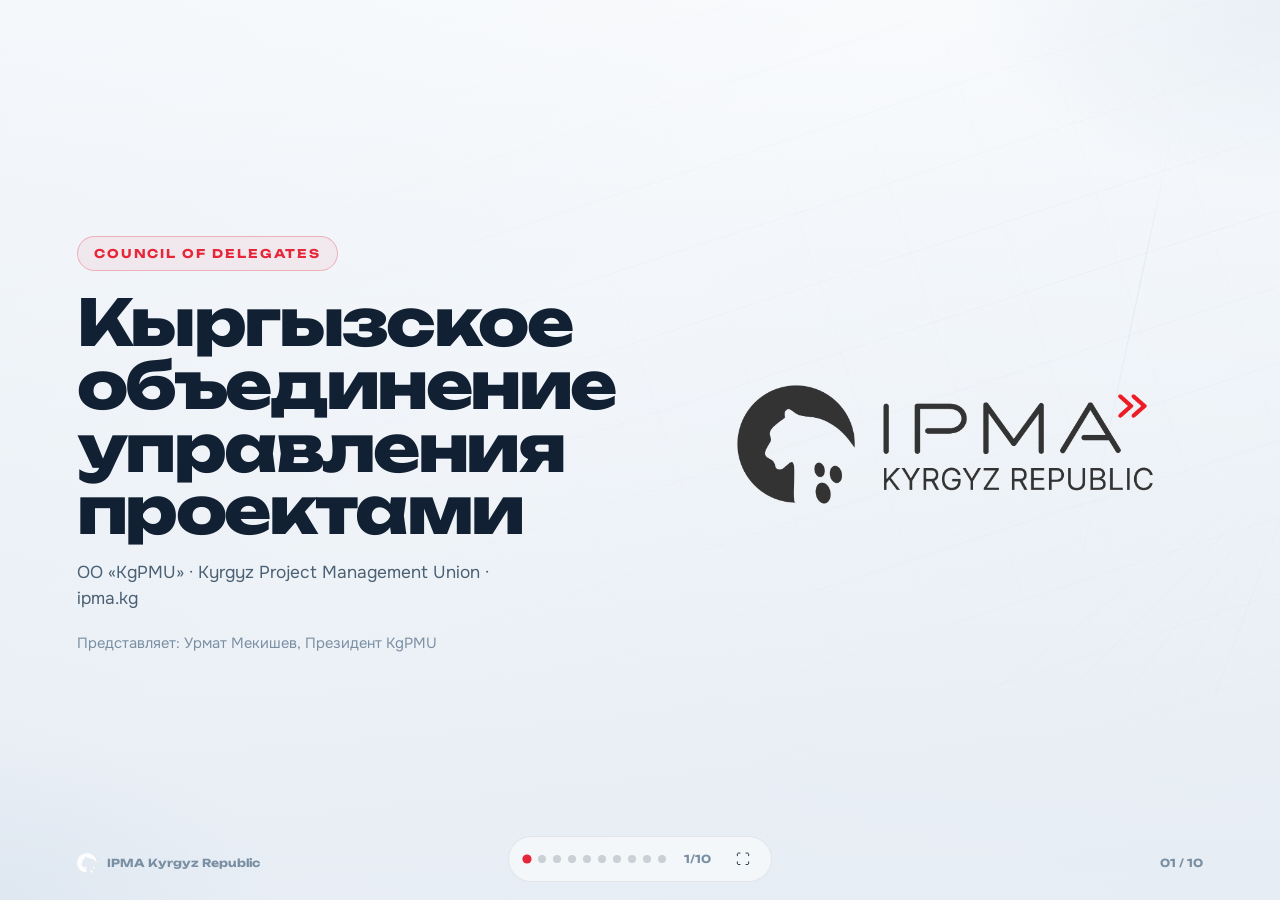
==== presentations/01.html @ 3008f170 "Split CoD deck into 10 separate HTML pages Each slide is its own page (01–10.html) with shared style" ====
<!DOCTYPE html>
<html lang="ru">
<head>
<meta charset="UTF-8">
<meta name="viewport" content="width=device-width, initial-scale=1.0">
<title>01 / 10 · Титул · KgPMU · IPMA Kyrgyz Republic</title>
<link rel="preconnect" href="https://fonts.googleapis.com">
<link rel="preconnect" href="https://fonts.gstatic.com" crossorigin>
<link href="https://fonts.googleapis.com/css2?family=Unbounded:wght@500;700;800&family=Onest:wght@400;500;600;700&display=swap&subset=cyrillic,cyrillic-ext,latin" rel="stylesheet">
<link rel="stylesheet" href="styles.css">
</head>
<body>
<div class="deck" id="deck">
  <span class="hit prev" aria-hidden="true" style="pointer-events:none"></span>
  <a class="hit next" href="02.html" aria-label="Следующая страница"></a>
  <section class="slide">
      <div class="atm" aria-hidden="true">
        <div class="atm-wash"></div>
        <div class="atm-ray"></div>
        <div class="atm-lines"></div>
        <div class="atm-veil"></div>
      </div>
      <div class="title-grid">
        <div>
          <div class="kick reveal">Council of Delegates</div>
          <h1 class="display reveal d1">Кыргызское объединение управления проектами</h1>
          <p class="subline reveal d2">ОО «KgPMU» · Kyrgyz Project Management Union · ipma.kg</p>
          <p class="who reveal d3">Представляет: Урмат Мекишев, Президент KgPMU</p>
        </div>
        <div class="logo-plane reveal d2"><img src="assets/ipma-kr-logo-grey.png" alt="IPMA Kyrgyz Republic"></div>
      </div>
      <div class="foot"><div class="brand-mark"><img src="assets/ipma-kr-emblem.png" alt=""> IPMA Kyrgyz Republic</div><div class="pg">01 / 10</div></div>
    </section>
  <nav class="chrome show" id="chrome" aria-label="Навигация по страницам">
    <div class="dots"><a href="01.html" aria-current="page" title="Слайд 1">Слайд 1</a><a href="02.html" title="Слайд 2">Слайд 2</a><a href="03.html" title="Слайд 3">Слайд 3</a><a href="04.html" title="Слайд 4">Слайд 4</a><a href="05.html" title="Слайд 5">Слайд 5</a><a href="06.html" title="Слайд 6">Слайд 6</a><a href="07.html" title="Слайд 7">Слайд 7</a><a href="08.html" title="Слайд 8">Слайд 8</a><a href="09.html" title="Слайд 9">Слайд 9</a><a href="10.html" title="Слайд 10">Слайд 10</a></div>
    <div class="pg-live">1/10</div>
    <button class="fs" id="fsBtn" type="button" title="Полный экран (F)" aria-label="Полный экран">⛶</button>
  </nav>
  <div class="help" aria-hidden="true"><kbd>←</kbd> <kbd>→</kbd> · <kbd>F</kbd></div>
</div>
<script>window.COD_PAGE=0;</script>
<script src="nav.js"></script>
</body>
</html>
---- presentations/styles.css ----
:root{
  --ink:#122033; --ink-mid:#1e3348;
  --snow:#f5f8fb; --glacier:#e8eef5; --mist:#7a8fa3;
  --flag-red:#e62739; --flag-red-soft:#f06a76; --flag-gold:#ffd700; --flag-gold-soft:#ffe566;
  --blue:#3a6ea5; --blue-soft:#6b93c0;
  --pine:#1f8f5f; --pine-glow:#2bb56f;
  --text:#122033; --soft:#4a6074;
  --line:rgba(18,32,51,.1);
}
*{box-sizing:border-box;margin:0;padding:0}
html,body{height:100%;width:100%}
body{
  font-family:"Onest",system-ui,sans-serif;color:var(--text);
  background:var(--snow);
  margin:0;overflow:hidden;
  -webkit-font-smoothing:antialiased;
}
h1,h2,h3,.display,.eyebrow,.num,.brand-mark{font-family:"Unbounded",sans-serif}

/* Full-viewport presentation deck */
.deck{position:fixed;inset:0;background:var(--snow)}
.slide{
  position:absolute;inset:0;display:flex;flex-direction:column;
  padding:clamp(28px,5.2vh,56px) clamp(32px,6vw,88px) clamp(40px,6.5vh,64px);
  overflow:hidden;
  background:
    radial-gradient(42vw 36vh at 100% 0%, rgba(58,110,165,.06), transparent 58%),
    radial-gradient(40vw 34vh at 0% 100%, rgba(107,147,192,.07), transparent 55%),
    linear-gradient(180deg,#f8fafc 0%, var(--glacier) 100%);
}
.slide .reveal{animation:rise .45s cubic-bezier(.2,.8,.2,1) both}
.slide .reveal.d1{animation-delay:.05s}
.slide .reveal.d2{animation-delay:.1s}
.slide .reveal.d3{animation-delay:.16s}
.slide .reveal.d4{animation-delay:.22s}
@keyframes rise{from{opacity:0;transform:translateY(10px)}to{opacity:1;transform:none}}
@media (prefers-reduced-motion:reduce){.slide .reveal{animation:none}}

/* Subtle atmosphere: soft washes + hairlines */
.atm{position:absolute;inset:0;pointer-events:none;z-index:0;overflow:hidden}
.atm-wash{
  position:absolute;inset:0;
  background:
    radial-gradient(42vw 34vh at 100% 0%, rgba(58,110,165,.05), transparent 60%),
    radial-gradient(40vw 32vh at 0% 100%, rgba(120,160,200,.06), transparent 55%),
    linear-gradient(135deg, rgba(58,110,165,.025) 0%, transparent 42%, rgba(140,175,210,.03) 100%);
}
.atm-veil{
  position:absolute;inset:0;
  background:linear-gradient(180deg, rgba(248,250,252,.35) 0%, transparent 26%, transparent 74%, rgba(232,238,245,.4) 100%);
}
.atm-lines{
  position:absolute;inset:0;
  background-image:
    repeating-linear-gradient(-18deg, transparent 0 72px, rgba(18,32,51,.03) 72px 73px),
    repeating-linear-gradient(72deg, transparent 0 96px, rgba(58,110,165,.02) 96px 97px);
  mask-image:radial-gradient(ellipse at 85% 30%, #000 0%, transparent 72%);
  opacity:.8;
}
.atm-lines::before,
.atm-lines::after{content:"";position:absolute;pointer-events:none}
.atm-lines::before{
  right:8%;top:12%;width:1px;height:58%;
  background:linear-gradient(180deg, transparent, rgba(58,110,165,.12), rgba(120,160,200,.08), transparent);
  transform:rotate(12deg);transform-origin:top center;
}
.atm-lines::after{
  left:6%;bottom:16%;width:42%;height:1px;
  background:linear-gradient(90deg, transparent, rgba(18,32,51,.06), rgba(58,110,165,.07), transparent);
}
.atm-ray{
  position:absolute;right:-2%;top:50%;width:50%;height:55%;
  transform:translateY(-50%);
  background:
    conic-gradient(from 200deg at 100% 50%,
      transparent 0deg, rgba(58,110,165,.035) .4deg, transparent .8deg,
      transparent 8deg, rgba(120,160,200,.03) 8.4deg, transparent 8.8deg,
      transparent 16deg, rgba(58,110,165,.028) 16.4deg, transparent 16.8deg,
      transparent 24deg, rgba(18,32,51,.018) 24.35deg, transparent 24.7deg,
      transparent 32deg, rgba(58,110,165,.024) 32.4deg, transparent 32.8deg,
      transparent 40deg, rgba(140,175,210,.025) 40.35deg, transparent 40.7deg,
      transparent 48deg, rgba(58,110,165,.018) 48.35deg, transparent 48.7deg,
      transparent 56deg, rgba(18,32,51,.014) 56.3deg, transparent 56.6deg,
      transparent 360deg);
  mask-image:radial-gradient(circle at 100% 50%, #000 0%, transparent 70%);
}

.eyebrow{display:inline-flex;align-items:center;gap:10px;font-size:clamp(10px,1.05vw,12px);font-weight:700;letter-spacing:.2em;
  text-transform:uppercase;color:var(--flag-red);position:relative;z-index:2}
.eyebrow .idx{opacity:.4}.eyebrow .sep{color:#c9a000;letter-spacing:0}
h2{font-size:clamp(26px,3.6vw,44px);font-weight:800;letter-spacing:-.03em;line-height:1.05;margin:12px 0 8px;max-width:20ch;position:relative;z-index:2;color:var(--ink)}
.lead{font-size:clamp(14px,1.25vw,17px);line-height:1.5;color:var(--soft);max-width:54ch;position:relative;z-index:2}
.body{flex:1;min-height:0;margin-top:clamp(16px,2.4vh,28px);display:flex;flex-direction:column;justify-content:center;position:relative;z-index:2}

.title-grid{display:grid;grid-template-columns:1.05fr .95fr;gap:clamp(20px,3vw,40px);flex:1;align-items:center;position:relative;z-index:2}
.kick{display:inline-flex;align-items:center;gap:10px;border:1px solid rgba(230,39,57,.28);background:rgba(230,39,57,.06);
  color:var(--flag-red);font-family:"Unbounded",sans-serif;font-weight:700;font-size:clamp(10px,1vw,12px);letter-spacing:.16em;
  text-transform:uppercase;padding:9px 16px;border-radius:999px;margin-bottom:20px}
.display{font-size:clamp(32px,5.2vw,64px);font-weight:800;letter-spacing:-.04em;line-height:.98;color:var(--ink)}
.subline{margin-top:18px;font-size:clamp(14px,1.35vw,18px);line-height:1.5;color:var(--soft);max-width:38ch}
.who{margin-top:22px;font-size:clamp(13px,1.15vw,15px);color:var(--mist)}
.logo-plane{display:grid;place-items:center;height:100%;min-height:220px;border-radius:0;
  border:none;background:transparent;position:relative;overflow:visible}
.logo-plane::before{display:none}
.logo-plane img{width:min(92%,420px);position:relative;z-index:1}

.split{display:grid;grid-template-columns:1.15fr .85fr;gap:clamp(24px,3.5vw,48px);align-items:start}
.split-eq{display:grid;grid-template-columns:1fr 1fr;gap:clamp(24px,3.5vw,48px)}
.role{font-size:11px;font-weight:700;letter-spacing:.16em;text-transform:uppercase;color:var(--flag-red);margin-bottom:8px}
.person h3{font-size:clamp(18px,1.8vw,22px);font-weight:700;letter-spacing:-.02em;margin-bottom:10px}
.person p{font-size:clamp(13px,1.2vw,15px);line-height:1.5;color:var(--soft)}
.badge{display:inline-block;margin-top:12px;padding:6px 12px;border-radius:999px;background:rgba(230,39,57,.08);
  color:var(--flag-red);font-size:12px;font-weight:700;border:1px solid rgba(230,39,57,.22)}
.side-list{list-style:none;display:flex;flex-direction:column;gap:10px}
.side-list li{padding:12px 0;border-bottom:1px solid var(--line);font-size:clamp(13px,1.15vw,14.5px);line-height:1.4;color:var(--soft)}
.side-list li strong{display:block;color:var(--text);font-size:13px;margin-bottom:2px}

.stats{display:grid;grid-template-columns:repeat(4,1fr);gap:0;border-top:1px solid var(--line);border-bottom:1px solid var(--line)}
.stat{padding:18px 14px 18px 0;border-right:1px solid var(--line)}
.stat:last-child{border-right:none}
.stat .num{font-family:"Unbounded",sans-serif;font-size:clamp(20px,2.8vw,32px);font-weight:800;letter-spacing:-.03em;color:var(--ink);line-height:1}
.stat .label{margin-top:8px;font-size:clamp(11px,1.05vw,13px);color:var(--soft);line-height:1.35}
.tags{display:flex;flex-wrap:wrap;gap:8px;margin-top:16px}
.tag{font-size:12px;font-weight:600;padding:7px 12px;border-radius:999px;background:rgba(230,39,57,.07);color:var(--flag-red);border:1px solid rgba(230,39,57,.18)}

.econ{display:grid;grid-template-columns:repeat(3,1fr);gap:clamp(16px,2vw,28px)}
.econ-item{padding-top:14px;border-top:2px solid var(--flag-red)}
.econ-item:nth-child(2){border-top-color:#d4b000}
.econ-item:nth-child(3){border-top-color:var(--pine)}
.econ-item .v{font-family:"Unbounded",sans-serif;font-weight:800;font-size:clamp(22px,2.8vw,34px);color:var(--ink);letter-spacing:-.03em}
.econ-item .l{margin-top:6px;font-size:clamp(12px,1.1vw,14px);color:var(--soft);line-height:1.4}
.note{margin-top:16px;font-size:12px;color:var(--mist)}

.mission-type{font-family:"Unbounded",sans-serif;font-weight:700;font-size:clamp(22px,3vw,38px);line-height:1.28;letter-spacing:-.025em;max-width:28ch;color:var(--ink)}
.mission-type em{font-style:normal;color:var(--flag-red)}
.mission-side{margin-top:24px;font-size:clamp(14px,1.3vw,17px);line-height:1.5;color:var(--soft);max-width:42ch}

.two-col{display:grid;grid-template-columns:1fr 1.15fr;gap:clamp(24px,3.5vw,48px);align-items:start}
.rule-list{list-style:none}
.rule-list li{display:grid;grid-template-columns:auto 1fr;gap:12px;padding:11px 0;border-bottom:1px solid var(--line);font-size:clamp(13px,1.2vw,15px);line-height:1.4;color:var(--soft)}
.rule-list .mark{font-family:"Unbounded",sans-serif;font-weight:700;font-size:12px;color:var(--flag-red)}
.sector-grid{display:flex;flex-wrap:wrap;gap:8px;margin-bottom:8px}

.pillars{display:grid;grid-template-columns:1fr 1fr;gap:clamp(20px,3vh,32px) clamp(28px,4vw,56px)}
.pillar{padding-top:14px;border-top:2px solid var(--flag-red)}
.pillar:nth-child(2){border-top-color:#d4b000}
.pillar:nth-child(3){border-top-color:var(--pine)}
.pillar:nth-child(4){border-top-color:var(--flag-red-soft)}
.pillar h3{font-size:clamp(14px,1.4vw,17px);font-weight:700;margin-bottom:6px}
.pillar p{font-size:clamp(13px,1.15vw,15px);line-height:1.45;color:var(--soft)}

.timeline{display:flex;flex-direction:column}
.timeline::before{content:"";position:absolute;left:7px;top:8px;bottom:8px;width:2px;background:linear-gradient(180deg,var(--flag-red),rgba(255,215,0,.45),rgba(31,143,95,.35))}
.t-wrap{position:relative}
.t-item{display:grid;grid-template-columns:16px 1fr;gap:16px;padding:12px 0;align-items:start}
.t-item .dot{width:16px;height:16px;border-radius:50%;background:#fff;border:3px solid var(--flag-red);z-index:1;margin-top:2px;box-shadow:0 0 0 3px rgba(255,215,0,.25)}
.t-item strong{display:block;font-size:clamp(14px,1.25vw,16px);font-weight:700;color:var(--text);margin-bottom:3px}
.t-item p{font-size:clamp(12px,1.1vw,14px);color:var(--soft);line-height:1.4}

.ask-box{margin-top:22px;padding:18px 20px;border-radius:4px;border:1px solid rgba(230,39,57,.18);background:linear-gradient(135deg,rgba(230,39,57,.05),rgba(255,215,0,.08))}
.ask-box p{font-size:clamp(14px,1.3vw,16px);line-height:1.5;color:var(--ink-mid)}
.contacts{display:flex;flex-wrap:wrap;gap:10px 24px;margin-top:24px}
.contacts a,.contacts span{font-family:"Unbounded",sans-serif;font-weight:600;font-size:clamp(13px,1.25vw,16px);color:var(--flag-red);text-decoration:none}

.foot{position:absolute;left:clamp(32px,6vw,88px);right:clamp(32px,6vw,88px);bottom:clamp(16px,3vh,28px);display:flex;align-items:center;justify-content:space-between;z-index:5}
.brand-mark{display:flex;align-items:center;gap:10px;font-size:11px;font-weight:700;color:var(--mist)}
.brand-mark img{height:20px;opacity:.9}
.pg{font-family:"Unbounded",sans-serif;font-weight:700;font-size:11px;color:var(--mist)}

/* Presentation chrome — not a media player */
.hit{position:fixed;top:0;bottom:0;width:12%;z-index:30;border:0;background:transparent;cursor:pointer;padding:0;text-decoration:none}
.hit.prev{left:0}.hit.next{right:0}
.hit:focus-visible{outline:2px solid rgba(230,39,57,.35);outline-offset:-2px}

.chrome{
  position:fixed;left:50%;bottom:18px;transform:translateX(-50%);
  z-index:40;display:flex;align-items:center;gap:14px;
  padding:8px 14px;border-radius:999px;
  background:rgba(245,248,251,.85);border:1px solid rgba(18,32,51,.08);
  backdrop-filter:blur(8px);opacity:.95;transition:opacity .25s ease;
}
.deck:hover .chrome,.chrome:focus-within,.chrome.show{opacity:1}
.dots{display:flex;gap:7px;align-items:center}
.dots a{
  width:8px;height:8px;border-radius:50%;border:0;padding:0;cursor:pointer;
  background:rgba(18,32,51,.18);display:inline-block;text-indent:-999px;overflow:hidden;
}
.dots a[aria-current="page"]{background:var(--flag-red);transform:scale(1.15)}
.chrome .pg-live{font-family:"Unbounded",sans-serif;font-size:11px;font-weight:700;color:var(--mist);min-width:3.5ch;text-align:center}
.chrome .fs{
  width:28px;height:28px;border:0;border-radius:50%;cursor:pointer;
  background:transparent;color:var(--ink);font-size:14px;display:grid;place-items:center;
}
.chrome .fs:hover{background:rgba(230,39,57,.08);color:var(--flag-red)}
.help{
  position:fixed;right:20px;top:16px;z-index:40;font-size:11px;color:var(--mist);
  opacity:0;transition:opacity .25s;pointer-events:none;
}
.deck:hover .help{opacity:.85}
.help kbd{border:1px solid rgba(26,21,32,.14);border-radius:3px;padding:1px 5px;font-size:10px;background:rgba(255,255,255,.5)}

@media(max-width:900px){
  .slide{padding:22px 20px 48px}
  .title-grid,.split,.split-eq,.two-col,.econ,.pillars,.stats{grid-template-columns:1fr!important}
  .stat{border-right:none;border-bottom:1px solid var(--line)}
  .foot{left:20px;right:20px}
  .hit{width:18%}
  .chrome{opacity:1}
  .help{display:none}
}
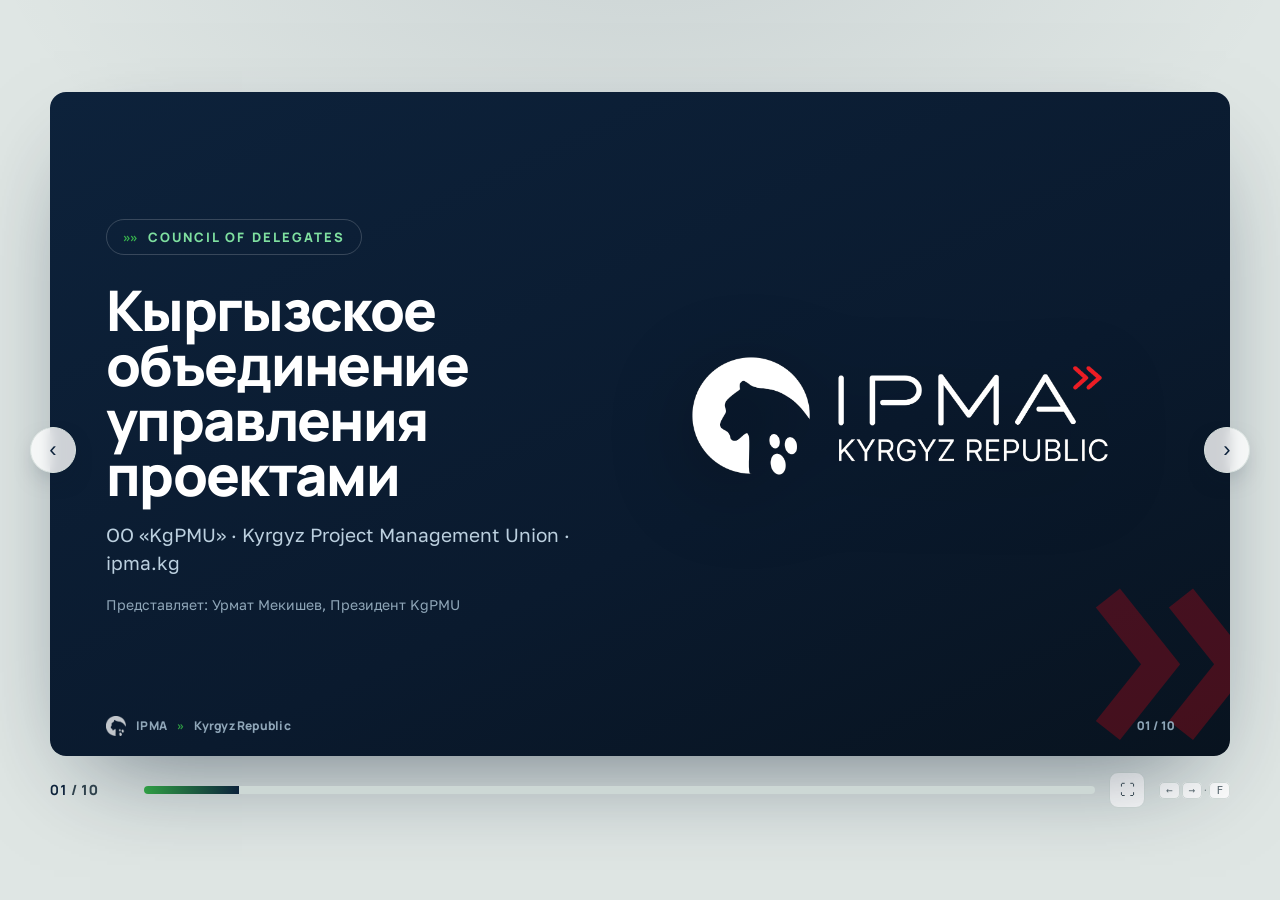
==== commit 6e6a4141: "Restyle CoD deck to match prezentaciya2-redesign Adopt Manrope/Golos Text, paper-green IPMA chrome, " ====
--- a/presentations/01.html
+++ b/presentations/01.html
@@ -1,44 +1,7 @@
 <!DOCTYPE html>
-<html lang="ru">
-<head>
+<html lang="ru"><head>
 <meta charset="UTF-8">
-<meta name="viewport" content="width=device-width, initial-scale=1.0">
-<title>01 / 10 · Титул · KgPMU · IPMA Kyrgyz Republic</title>
-<link rel="preconnect" href="https://fonts.googleapis.com">
-<link rel="preconnect" href="https://fonts.gstatic.com" crossorigin>
-<link href="https://fonts.googleapis.com/css2?family=Unbounded:wght@500;700;800&family=Onest:wght@400;500;600;700&display=swap&subset=cyrillic,cyrillic-ext,latin" rel="stylesheet">
-<link rel="stylesheet" href="styles.css">
-</head>
-<body>
-<div class="deck" id="deck">
-  <span class="hit prev" aria-hidden="true" style="pointer-events:none"></span>
-  <a class="hit next" href="02.html" aria-label="Следующая страница"></a>
-  <section class="slide">
-      <div class="atm" aria-hidden="true">
-        <div class="atm-wash"></div>
-        <div class="atm-ray"></div>
-        <div class="atm-lines"></div>
-        <div class="atm-veil"></div>
-      </div>
-      <div class="title-grid">
-        <div>
-          <div class="kick reveal">Council of Delegates</div>
-          <h1 class="display reveal d1">Кыргызское объединение управления проектами</h1>
-          <p class="subline reveal d2">ОО «KgPMU» · Kyrgyz Project Management Union · ipma.kg</p>
-          <p class="who reveal d3">Представляет: Урмат Мекишев, Президент KgPMU</p>
-        </div>
-        <div class="logo-plane reveal d2"><img src="assets/ipma-kr-logo-grey.png" alt="IPMA Kyrgyz Republic"></div>
-      </div>
-      <div class="foot"><div class="brand-mark"><img src="assets/ipma-kr-emblem.png" alt=""> IPMA Kyrgyz Republic</div><div class="pg">01 / 10</div></div>
-    </section>
-  <nav class="chrome show" id="chrome" aria-label="Навигация по страницам">
-    <div class="dots"><a href="01.html" aria-current="page" title="Слайд 1">Слайд 1</a><a href="02.html" title="Слайд 2">Слайд 2</a><a href="03.html" title="Слайд 3">Слайд 3</a><a href="04.html" title="Слайд 4">Слайд 4</a><a href="05.html" title="Слайд 5">Слайд 5</a><a href="06.html" title="Слайд 6">Слайд 6</a><a href="07.html" title="Слайд 7">Слайд 7</a><a href="08.html" title="Слайд 8">Слайд 8</a><a href="09.html" title="Слайд 9">Слайд 9</a><a href="10.html" title="Слайд 10">Слайд 10</a></div>
-    <div class="pg-live">1/10</div>
-    <button class="fs" id="fsBtn" type="button" title="Полный экран (F)" aria-label="Полный экран">⛶</button>
-  </nav>
-  <div class="help" aria-hidden="true"><kbd>←</kbd> <kbd>→</kbd> · <kbd>F</kbd></div>
-</div>
-<script>window.COD_PAGE=0;</script>
-<script src="nav.js"></script>
-</body>
-</html>
+<meta http-equiv="refresh" content="0; url=IPMA_Kyrgyzstan_CoD_Presentation.html#1">
+<title>Слайд 01 · KgPMU</title>
+<script>location.replace("IPMA_Kyrgyzstan_CoD_Presentation.html#1");</script>
+</head><body><p><a href="IPMA_Kyrgyzstan_CoD_Presentation.html#1">Слайд 01 →</a></p></body></html>
